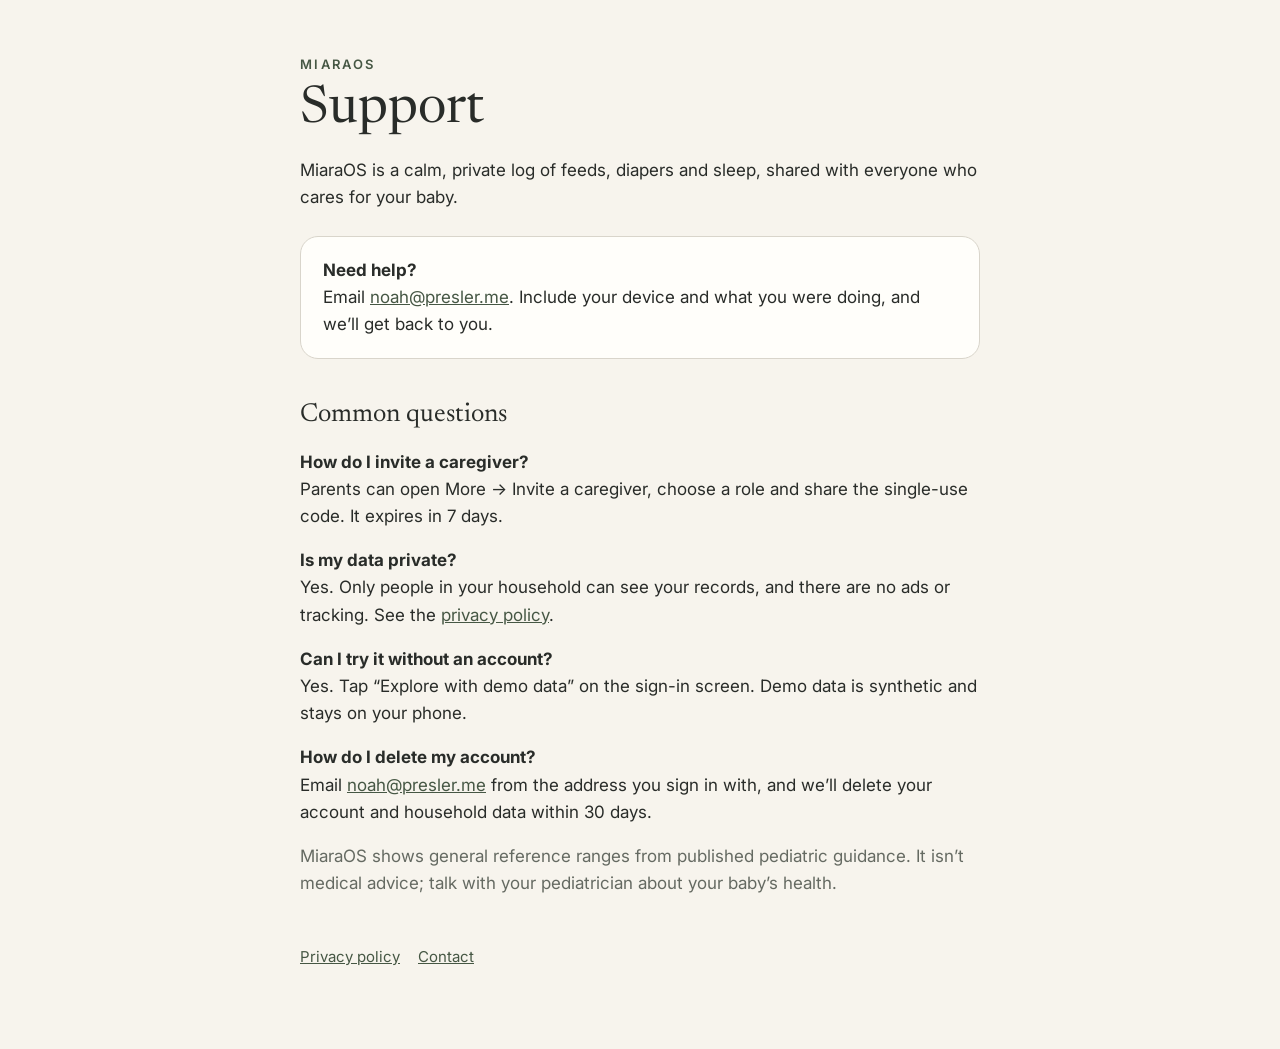
==== index.html @ a3320d73 "Support and privacy pages for MiaraOS Co-Authored-By: Claude Opus 5.5 <noreply@anthropic.com> Claude" ====
<!doctype html><html lang="en"><head><meta charset="utf-8"><meta name="viewport" content="width=device-width, initial-scale=1"><link rel="preconnect" href="https://fonts.googleapis.com"><link rel="preconnect" href="https://fonts.gstatic.com" crossorigin><link href="https://fonts.googleapis.com/css2?family=Inter:wght@400;600&family=Newsreader:opsz@6..72&display=swap" rel="stylesheet"><link rel="stylesheet" href="style.css"><title>MiaraOS support</title><meta name="description" content="Help and contact for MiaraOS, the shared baby care and sleep log."></head><body><main>
<div class="eyebrow">MiaraOS</div>
<h1>Support</h1>
<p>MiaraOS is a calm, private log of feeds, diapers and sleep, shared with everyone who cares for your baby.</p>
<div class="card"><strong>Need help?</strong><br>Email <a href="mailto:noah@presler.me">noah@presler.me</a>. Include your device and what you were doing, and we’ll get back to you.</div>
<h2>Common questions</h2>
<p><strong>How do I invite a caregiver?</strong><br>Parents can open More → Invite a caregiver, choose a role and share the single-use code. It expires in 7 days.</p>
<p><strong>Is my data private?</strong><br>Yes. Only people in your household can see your records, and there are no ads or tracking. See the <a href="privacy.html">privacy policy</a>.</p>
<p><strong>Can I try it without an account?</strong><br>Yes. Tap “Explore with demo data” on the sign-in screen. Demo data is synthetic and stays on your phone.</p>
<p><strong>How do I delete my account?</strong><br>Email <a href="mailto:noah@presler.me?subject=Delete%20my%20MiaraOS%20account">noah@presler.me</a> from the address you sign in with, and we’ll delete your account and household data within 30 days.</p>
<p class="muted">MiaraOS shows general reference ranges from published pediatric guidance. It isn’t medical advice; talk with your pediatrician about your baby’s health.</p>
<nav><a href="privacy.html">Privacy policy</a><a href="mailto:noah@presler.me">Contact</a></nav>
</main></body></html>
---- style.css ----
:root { --bg: #F7F4ED; --surface: #FFFEFA; --ink: #292C29; --muted: #656A62; --border: #D9D5CB; --accent: #465744; }
@media (prefers-color-scheme: dark) { :root { --bg: #171C19; --surface: #242B26; --ink: #F2F1E9; --muted: #BCC5B8; --border: #455047; --accent: #C4D1B5; } }
* { box-sizing: border-box; }
body { margin: 0; background: var(--bg); color: var(--ink); font: 17px/1.6 Inter, system-ui, sans-serif; }
main { max-width: 720px; margin: 0 auto; padding: 56px 20px 80px; }
.eyebrow { font: 600 13px Inter, sans-serif; letter-spacing: .18em; text-transform: uppercase; color: var(--accent); }
h1 { font: 400 clamp(36px, 7vw, 52px)/1.1 Newsreader, Georgia, serif; margin: 10px 0 18px; }
h2 { font: 400 26px/1.25 Newsreader, Georgia, serif; margin: 40px 0 8px; }
p, li { color: var(--ink); } .muted { color: var(--muted); }
a { color: var(--accent); }
.card { background: var(--surface); border: 1px solid var(--border); border-radius: 18px; padding: 20px 22px; margin: 24px 0; }
nav { display: flex; gap: 18px; margin-top: 48px; font-size: 15px; }
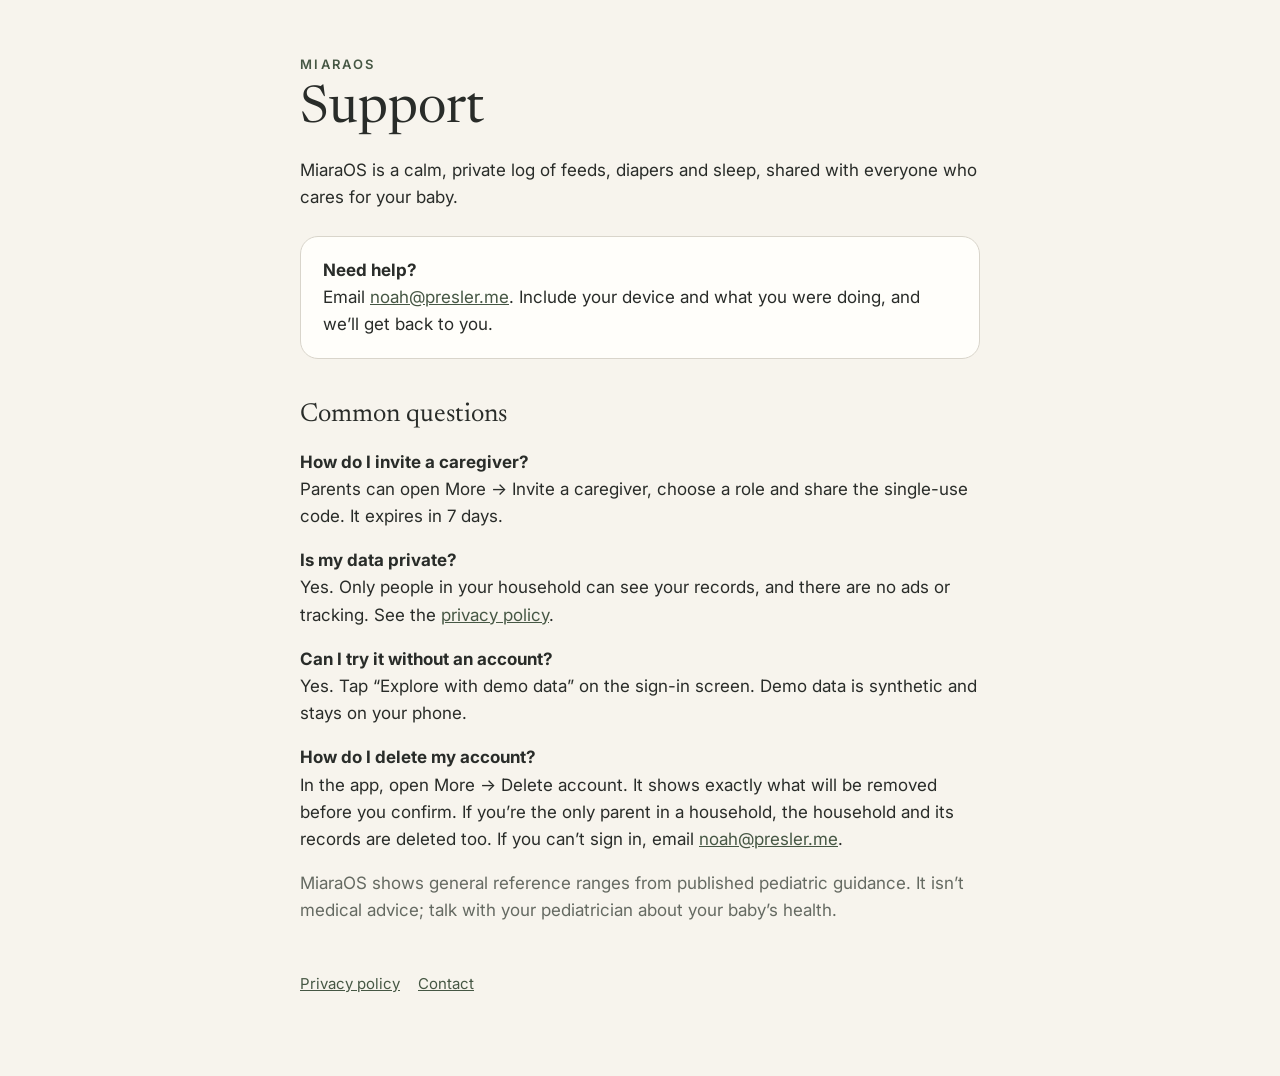
==== commit 2a225b2c: "Point account deletion to the in-app option Co-Authored-By: Claude Opus 5.5 <noreply@anthropic.com> " ====
--- a/index.html
+++ b/index.html
@@ -7,7 +7,7 @@
 <p><strong>How do I invite a caregiver?</strong><br>Parents can open More → Invite a caregiver, choose a role and share the single-use code. It expires in 7 days.</p>
 <p><strong>Is my data private?</strong><br>Yes. Only people in your household can see your records, and there are no ads or tracking. See the <a href="privacy.html">privacy policy</a>.</p>
 <p><strong>Can I try it without an account?</strong><br>Yes. Tap “Explore with demo data” on the sign-in screen. Demo data is synthetic and stays on your phone.</p>
-<p><strong>How do I delete my account?</strong><br>Email <a href="mailto:noah@presler.me?subject=Delete%20my%20MiaraOS%20account">noah@presler.me</a> from the address you sign in with, and we’ll delete your account and household data within 30 days.</p>
+<p><strong>How do I delete my account?</strong><br>In the app, open More → Delete account. It shows exactly what will be removed before you confirm. If you’re the only parent in a household, the household and its records are deleted too. If you can’t sign in, email <a href="mailto:noah@presler.me?subject=Delete%20my%20MiaraOS%20account">noah@presler.me</a>.</p>
 <p class="muted">MiaraOS shows general reference ranges from published pediatric guidance. It isn’t medical advice; talk with your pediatrician about your baby’s health.</p>
 <nav><a href="privacy.html">Privacy policy</a><a href="mailto:noah@presler.me">Contact</a></nav>
 </main></body></html>
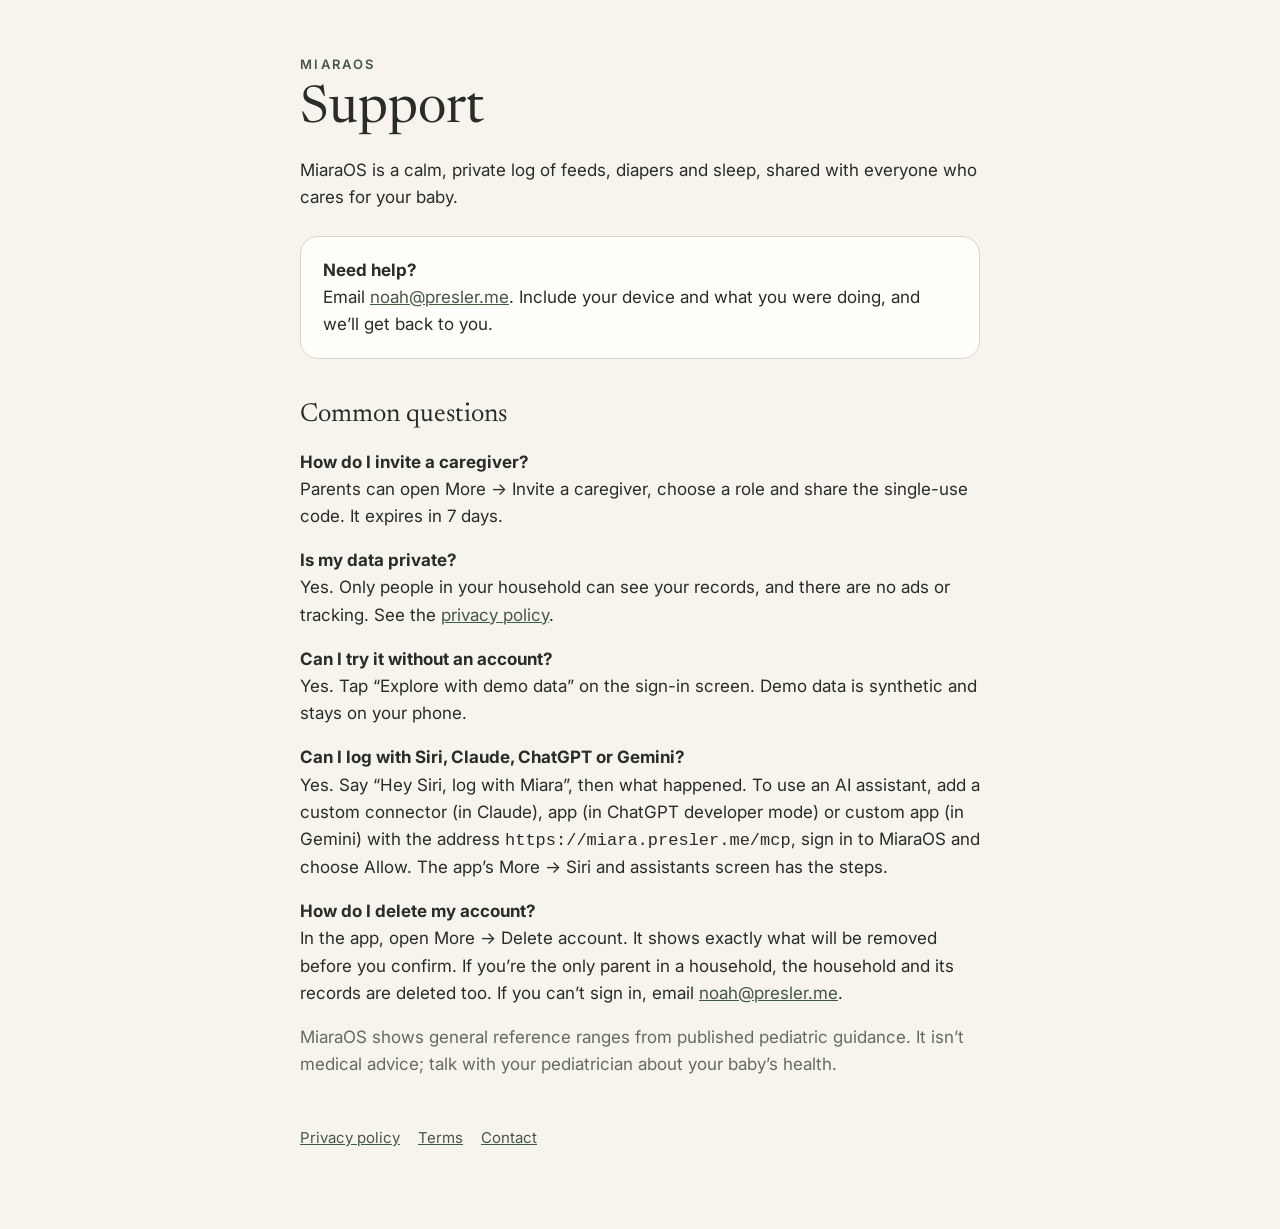
==== commit 7d5f2a7f: "Support: logging with Siri and AI assistants; link terms" ====
--- a/index.html
+++ b/index.html
@@ -7,7 +7,8 @@
 <p><strong>How do I invite a caregiver?</strong><br>Parents can open More → Invite a caregiver, choose a role and share the single-use code. It expires in 7 days.</p>
 <p><strong>Is my data private?</strong><br>Yes. Only people in your household can see your records, and there are no ads or tracking. See the <a href="privacy.html">privacy policy</a>.</p>
 <p><strong>Can I try it without an account?</strong><br>Yes. Tap “Explore with demo data” on the sign-in screen. Demo data is synthetic and stays on your phone.</p>
+<p><strong>Can I log with Siri, Claude, ChatGPT or Gemini?</strong><br>Yes. Say “Hey Siri, log with Miara”, then what happened. To use an AI assistant, add a custom connector (in Claude), app (in ChatGPT developer mode) or custom app (in Gemini) with the address <code>https://miara.presler.me/mcp</code>, sign in to MiaraOS and choose Allow. The app’s More → Siri and assistants screen has the steps.</p>
 <p><strong>How do I delete my account?</strong><br>In the app, open More → Delete account. It shows exactly what will be removed before you confirm. If you’re the only parent in a household, the household and its records are deleted too. If you can’t sign in, email <a href="mailto:noah@presler.me?subject=Delete%20my%20MiaraOS%20account">noah@presler.me</a>.</p>
 <p class="muted">MiaraOS shows general reference ranges from published pediatric guidance. It isn’t medical advice; talk with your pediatrician about your baby’s health.</p>
-<nav><a href="privacy.html">Privacy policy</a><a href="mailto:noah@presler.me">Contact</a></nav>
+<nav><a href="privacy.html">Privacy policy</a><a href="terms.html">Terms</a><a href="mailto:noah@presler.me">Contact</a></nav>
 </main></body></html>
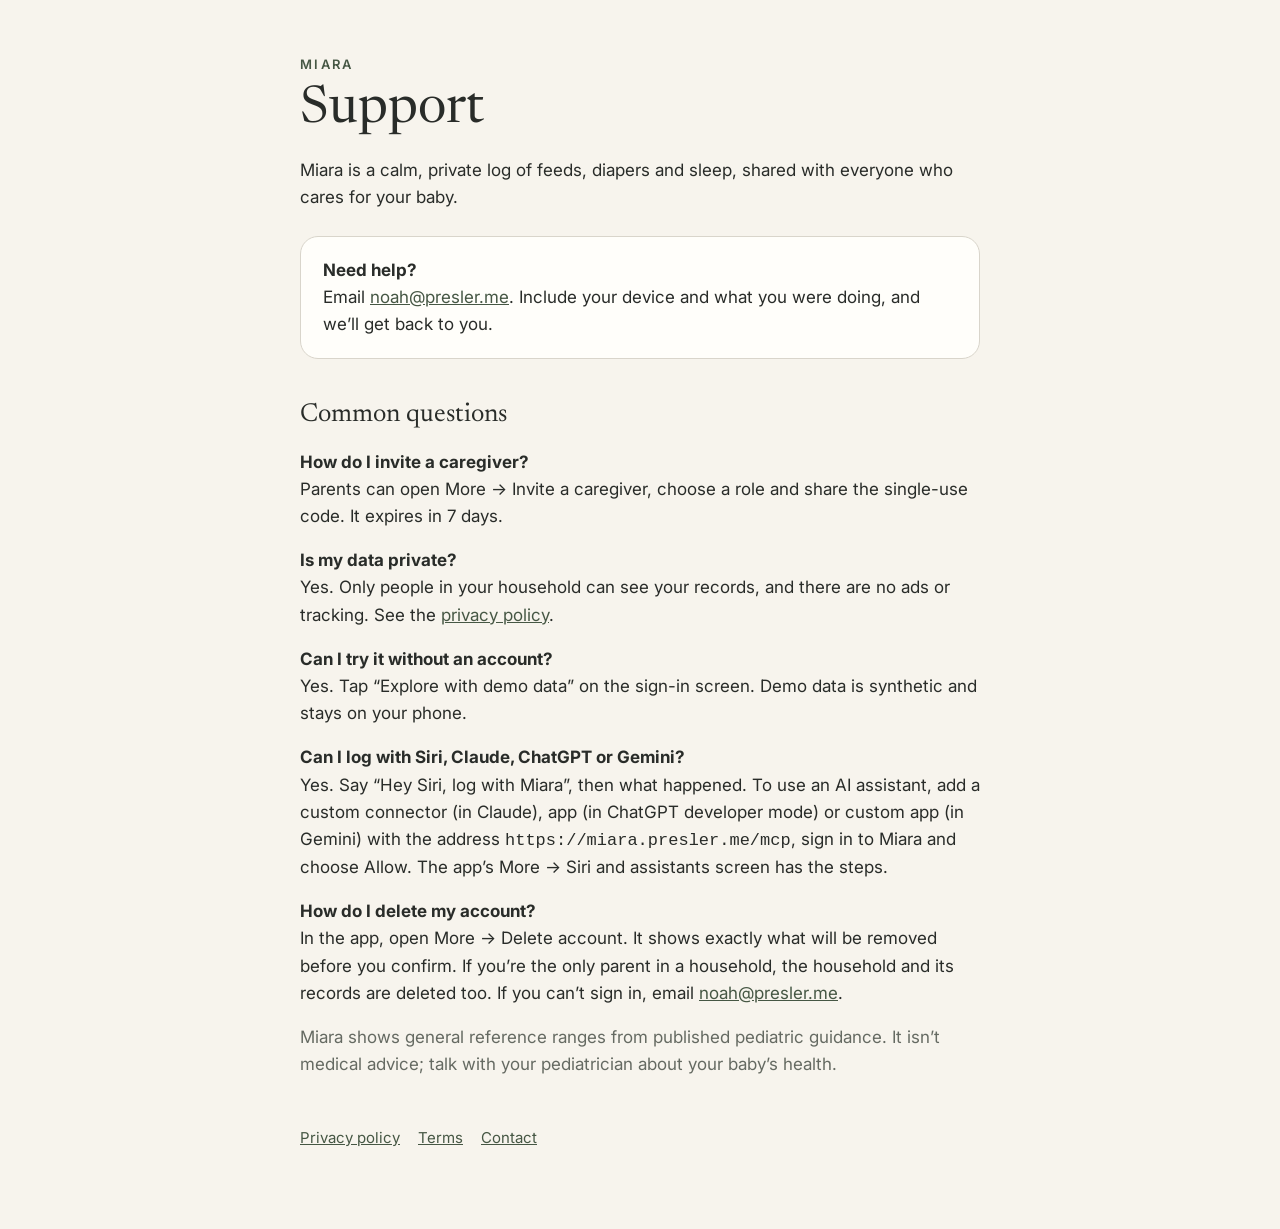
==== commit 8e844031: "Call the app Miara, not MiaraOS Co-Authored-By: Claude Opus 5.5 <noreply@anthropic.com> Claude-Sessi" ====
--- a/index.html
+++ b/index.html
@@ -1,14 +1,14 @@
-<!doctype html><html lang="en"><head><meta charset="utf-8"><meta name="viewport" content="width=device-width, initial-scale=1"><link rel="preconnect" href="https://fonts.googleapis.com"><link rel="preconnect" href="https://fonts.gstatic.com" crossorigin><link href="https://fonts.googleapis.com/css2?family=Inter:wght@400;600&family=Newsreader:opsz@6..72&display=swap" rel="stylesheet"><link rel="stylesheet" href="style.css"><title>MiaraOS support</title><meta name="description" content="Help and contact for MiaraOS, the shared baby care and sleep log."></head><body><main>
-<div class="eyebrow">MiaraOS</div>
+<!doctype html><html lang="en"><head><meta charset="utf-8"><meta name="viewport" content="width=device-width, initial-scale=1"><link rel="preconnect" href="https://fonts.googleapis.com"><link rel="preconnect" href="https://fonts.gstatic.com" crossorigin><link href="https://fonts.googleapis.com/css2?family=Inter:wght@400;600&family=Newsreader:opsz@6..72&display=swap" rel="stylesheet"><link rel="stylesheet" href="style.css"><title>Miara support</title><meta name="description" content="Help and contact for Miara, the shared baby care and sleep log."></head><body><main>
+<div class="eyebrow">Miara</div>
 <h1>Support</h1>
-<p>MiaraOS is a calm, private log of feeds, diapers and sleep, shared with everyone who cares for your baby.</p>
+<p>Miara is a calm, private log of feeds, diapers and sleep, shared with everyone who cares for your baby.</p>
 <div class="card"><strong>Need help?</strong><br>Email <a href="mailto:noah@presler.me">noah@presler.me</a>. Include your device and what you were doing, and we’ll get back to you.</div>
 <h2>Common questions</h2>
 <p><strong>How do I invite a caregiver?</strong><br>Parents can open More → Invite a caregiver, choose a role and share the single-use code. It expires in 7 days.</p>
 <p><strong>Is my data private?</strong><br>Yes. Only people in your household can see your records, and there are no ads or tracking. See the <a href="privacy.html">privacy policy</a>.</p>
 <p><strong>Can I try it without an account?</strong><br>Yes. Tap “Explore with demo data” on the sign-in screen. Demo data is synthetic and stays on your phone.</p>
-<p><strong>Can I log with Siri, Claude, ChatGPT or Gemini?</strong><br>Yes. Say “Hey Siri, log with Miara”, then what happened. To use an AI assistant, add a custom connector (in Claude), app (in ChatGPT developer mode) or custom app (in Gemini) with the address <code>https://miara.presler.me/mcp</code>, sign in to MiaraOS and choose Allow. The app’s More → Siri and assistants screen has the steps.</p>
-<p><strong>How do I delete my account?</strong><br>In the app, open More → Delete account. It shows exactly what will be removed before you confirm. If you’re the only parent in a household, the household and its records are deleted too. If you can’t sign in, email <a href="mailto:noah@presler.me?subject=Delete%20my%20MiaraOS%20account">noah@presler.me</a>.</p>
-<p class="muted">MiaraOS shows general reference ranges from published pediatric guidance. It isn’t medical advice; talk with your pediatrician about your baby’s health.</p>
+<p><strong>Can I log with Siri, Claude, ChatGPT or Gemini?</strong><br>Yes. Say “Hey Siri, log with Miara”, then what happened. To use an AI assistant, add a custom connector (in Claude), app (in ChatGPT developer mode) or custom app (in Gemini) with the address <code>https://miara.presler.me/mcp</code>, sign in to Miara and choose Allow. The app’s More → Siri and assistants screen has the steps.</p>
+<p><strong>How do I delete my account?</strong><br>In the app, open More → Delete account. It shows exactly what will be removed before you confirm. If you’re the only parent in a household, the household and its records are deleted too. If you can’t sign in, email <a href="mailto:noah@presler.me?subject=Delete%20my%20Miara%20account">noah@presler.me</a>.</p>
+<p class="muted">Miara shows general reference ranges from published pediatric guidance. It isn’t medical advice; talk with your pediatrician about your baby’s health.</p>
 <nav><a href="privacy.html">Privacy policy</a><a href="terms.html">Terms</a><a href="mailto:noah@presler.me">Contact</a></nav>
 </main></body></html>
